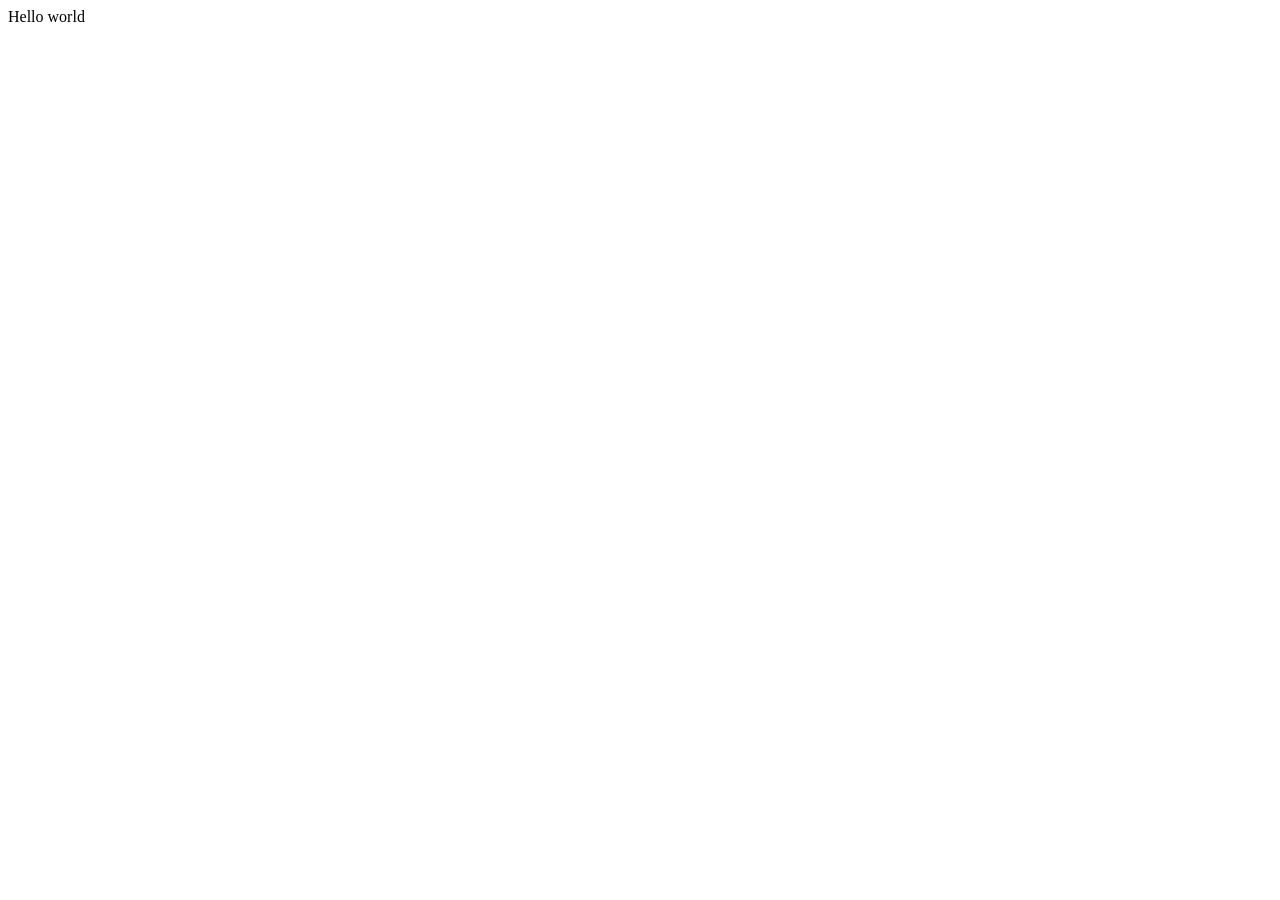
==== index.html @ 45426ac5 "chore: commit inicial con la base de la tarea" ====
<!DOCTYPE html>
<html>

<head>
  <meta charset="utf-8">
  <meta name="viewport" content="width=device-width">
  <title>replit</title>
</head>

<body>
  Hello world

  <!--
  This script places a badge on your repl's full-browser view back to your repl's cover
  page. Try various colors for the theme: dark, light, red, orange, yellow, lime, green,
  teal, blue, blurple, magenta, pink!
  -->
  <script src="https://replit.com/public/js/replit-badge-v2.js" theme="dark" position="bottom-right"></script>
</body>

</html>
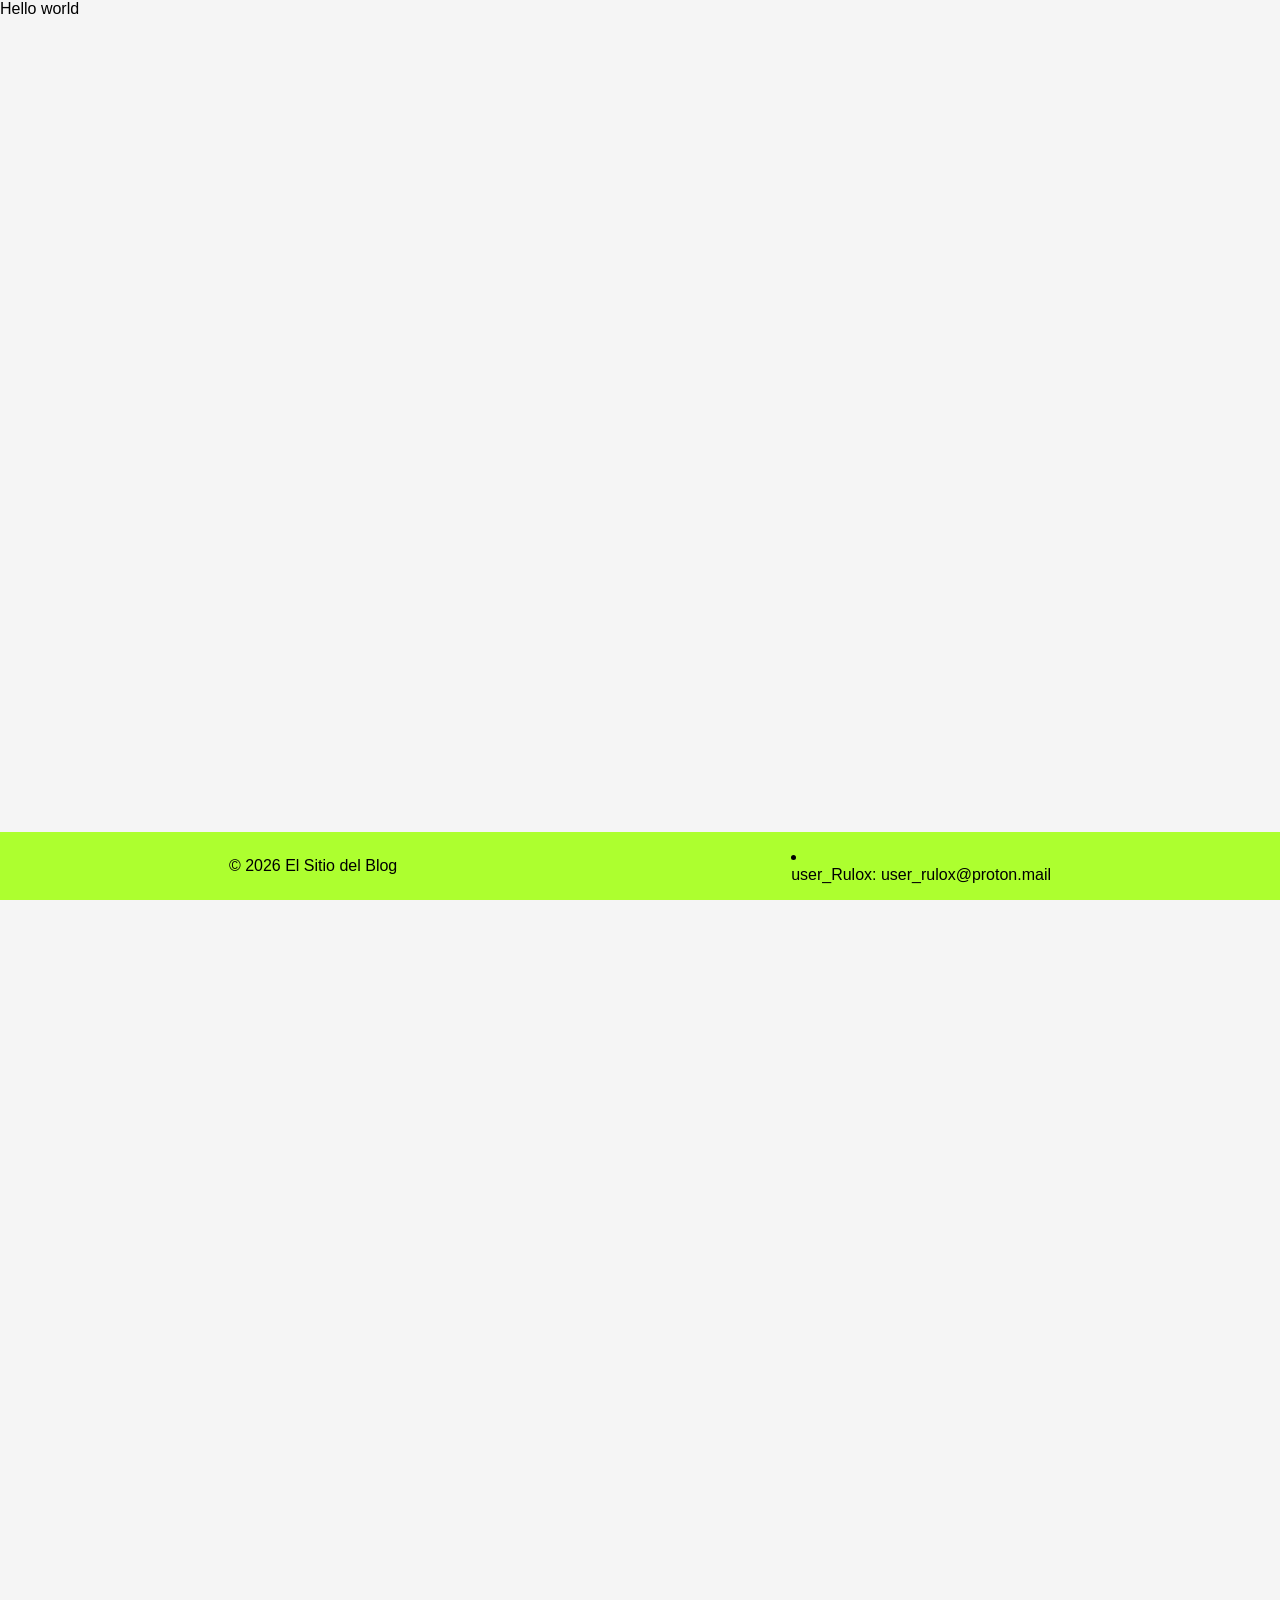
==== commit deac0e3f: "feat(footer): Se crea un footer minimamente funcional con características de js" ====
--- a/index.html
+++ b/index.html
@@ -5,11 +5,18 @@
   <meta charset="utf-8">
   <meta name="viewport" content="width=device-width">
   <title>replit</title>
+
+  <link href="./styles/main.css" rel="stylesheet" >
+  <link href="./styles/footer.css" rel="stylesheet" >
 </head>
 
 <body>
   Hello world
 
+
+  <div id="footer-container"></div>
+
+  <script src="./js/loadFooter.js"></script>
   <!--
   This script places a badge on your repl's full-browser view back to your repl's cover
   page. Try various colors for the theme: dark, light, red, orange, yellow, lime, green,
--- a/styles/main.css
+++ b/styles/main.css
@@ -0,0 +1,15 @@
+* {
+  margin: 0;
+  padding: 0;
+  box-sizing: border-box;
+}
+
+body {
+  min-height: 300vh; /* fuerza scroll */
+  font-family: Arial, sans-serif;
+  background-color: #f5f5f5;
+}
+
+main {
+  padding: 2rem;
+}
--- a/styles/footer.css
+++ b/styles/footer.css
@@ -0,0 +1,17 @@
+footer {
+  z-index: 20;
+  justify-content: space-around; /* o center */
+  width: 100%;
+  align-items: center;
+  display: flex;
+  padding: 1rem 2rem;
+  background-color: greenyellow;
+  position: fixed;
+  bottom: 0;
+  left: 0;
+  transition: transform 0.3s ease;
+}
+
+footer.hide {
+  transform: translateY(100%);
+}
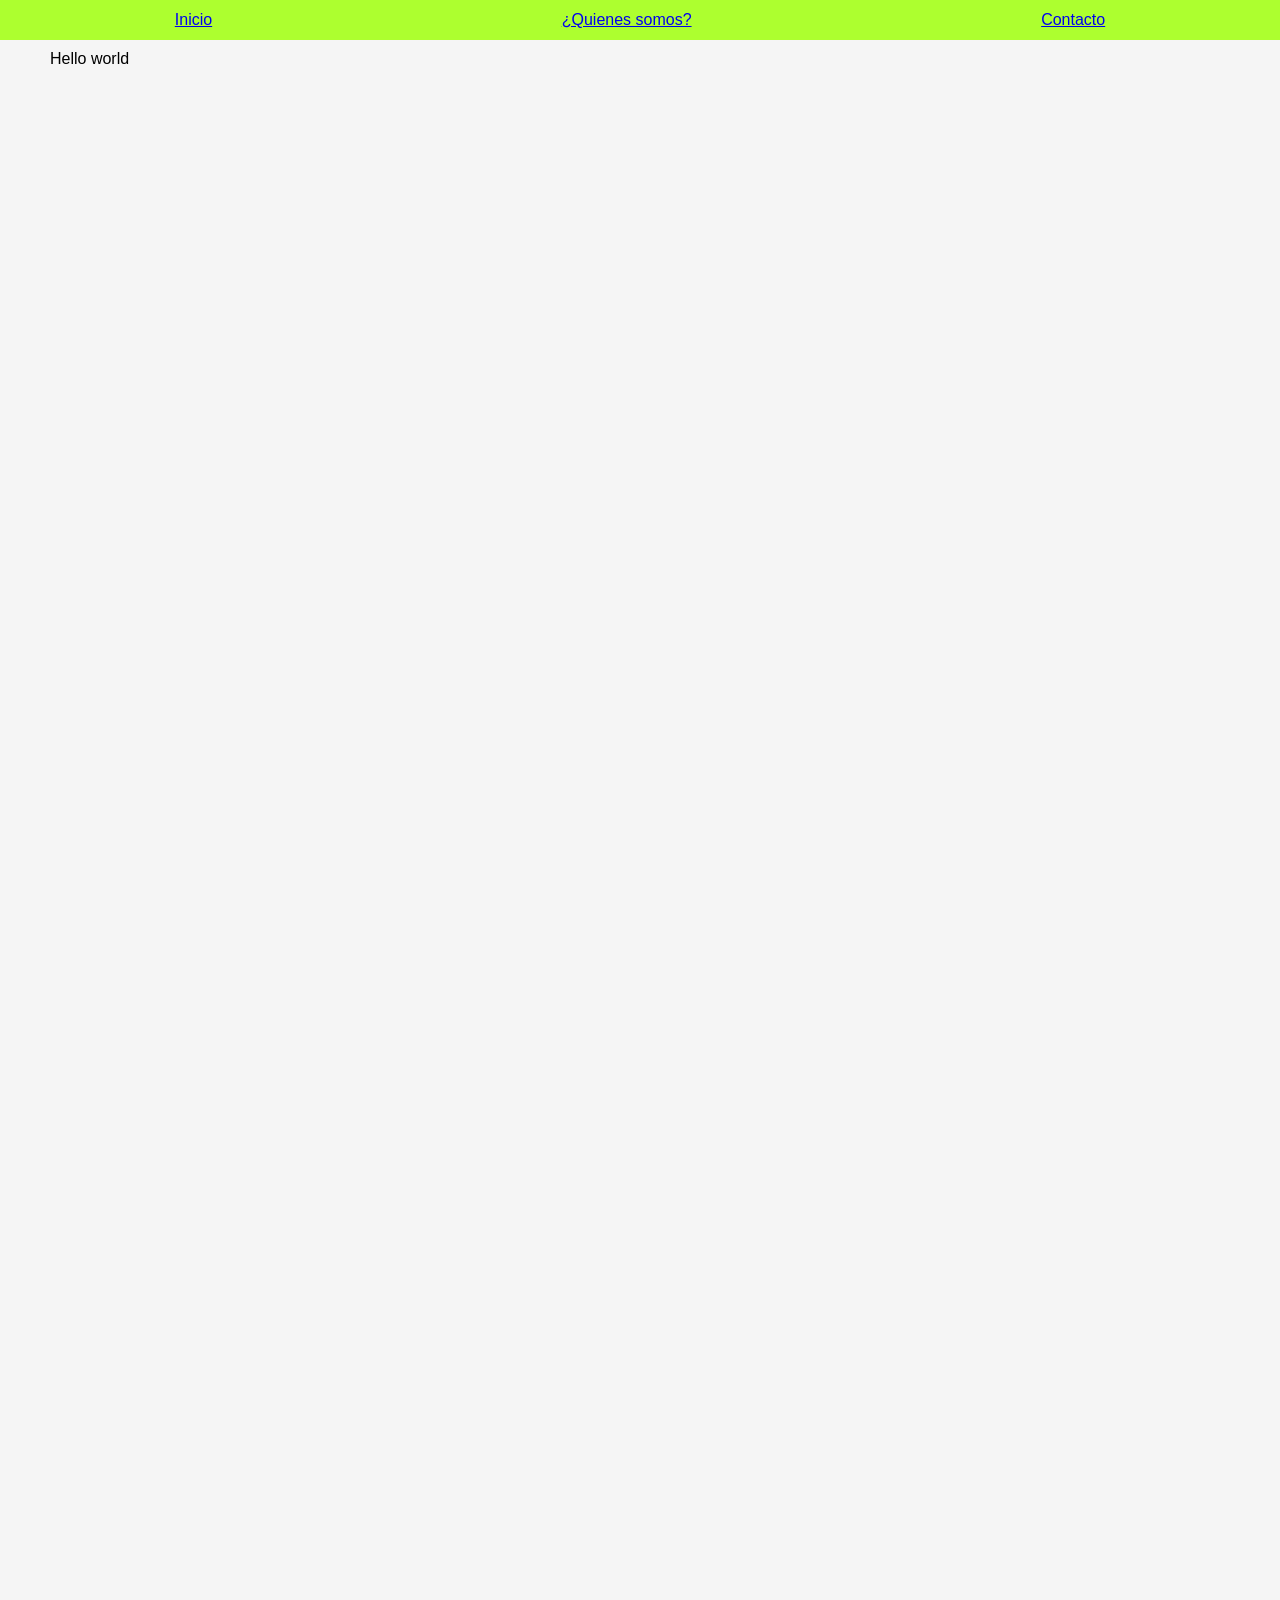
==== commit 239b9e07: "feat(header): se crea una barra de navegación mínimamente funcional" ====
--- a/index.html
+++ b/index.html
@@ -6,17 +6,17 @@
   <meta name="viewport" content="width=device-width">
   <title>replit</title>
 
-  <link href="./styles/main.css" rel="stylesheet" >
-  <link href="./styles/footer.css" rel="stylesheet" >
+  <link rel="stylesheet" href="./styles/main.css">
+  <link rel="stylesheet" href="./styles/header.css">
 </head>
 
 <body>
+  <div id="header-container"></div>
+
+  <main>
   Hello world
-
-
-  <div id="footer-container"></div>
-
-  <script src="./js/loadFooter.js"></script>
+  </main>
+  <script src="./js/loadHeader.js" theme="dark" position="bottom-right"></script>
   <!--
   This script places a badge on your repl's full-browser view back to your repl's cover
   page. Try various colors for the theme: dark, light, red, orange, yellow, lime, green,
--- a/styles/main.css
+++ b/styles/main.css
@@ -11,5 +11,5 @@
 }
 
 main {
-  padding: 2rem;
+  padding: 50px;
 }
--- a/styles/header.css
+++ b/styles/header.css
@@ -0,0 +1,47 @@
+header {
+  z-index: 20;
+  position: fixed;
+  display: flex;
+  flex-direction: column;
+  align-items: center;
+  top: 0;
+  justify-content: space-around;
+  width: 100%;
+  height: fit-content;
+  transition: transform 0.3s ease;
+}
+header::before {
+  content: " ";
+  z-index: -1;
+  position: fixed;
+  width: 100%;
+  height: 40px;
+  left: 0;
+  top: 0;
+  background-color: greenyellow;
+  backdrop-filter: blur(10px);
+  opacity: 1;
+  transition: opacity 0.3s ease;
+}
+header.hide {
+  transform: translateY(-100%);
+}
+header.hide::before {
+  opacity: 0;
+}
+header.show::before {
+  opacity: 1;
+}
+
+nav {
+  display: flex;
+  align-items: center;
+  width: 100%;
+  height: 40px;
+}
+nav > div {
+  display: flex;
+  width: 100%;
+  justify-content: space-around;
+  z-index: 2;
+}
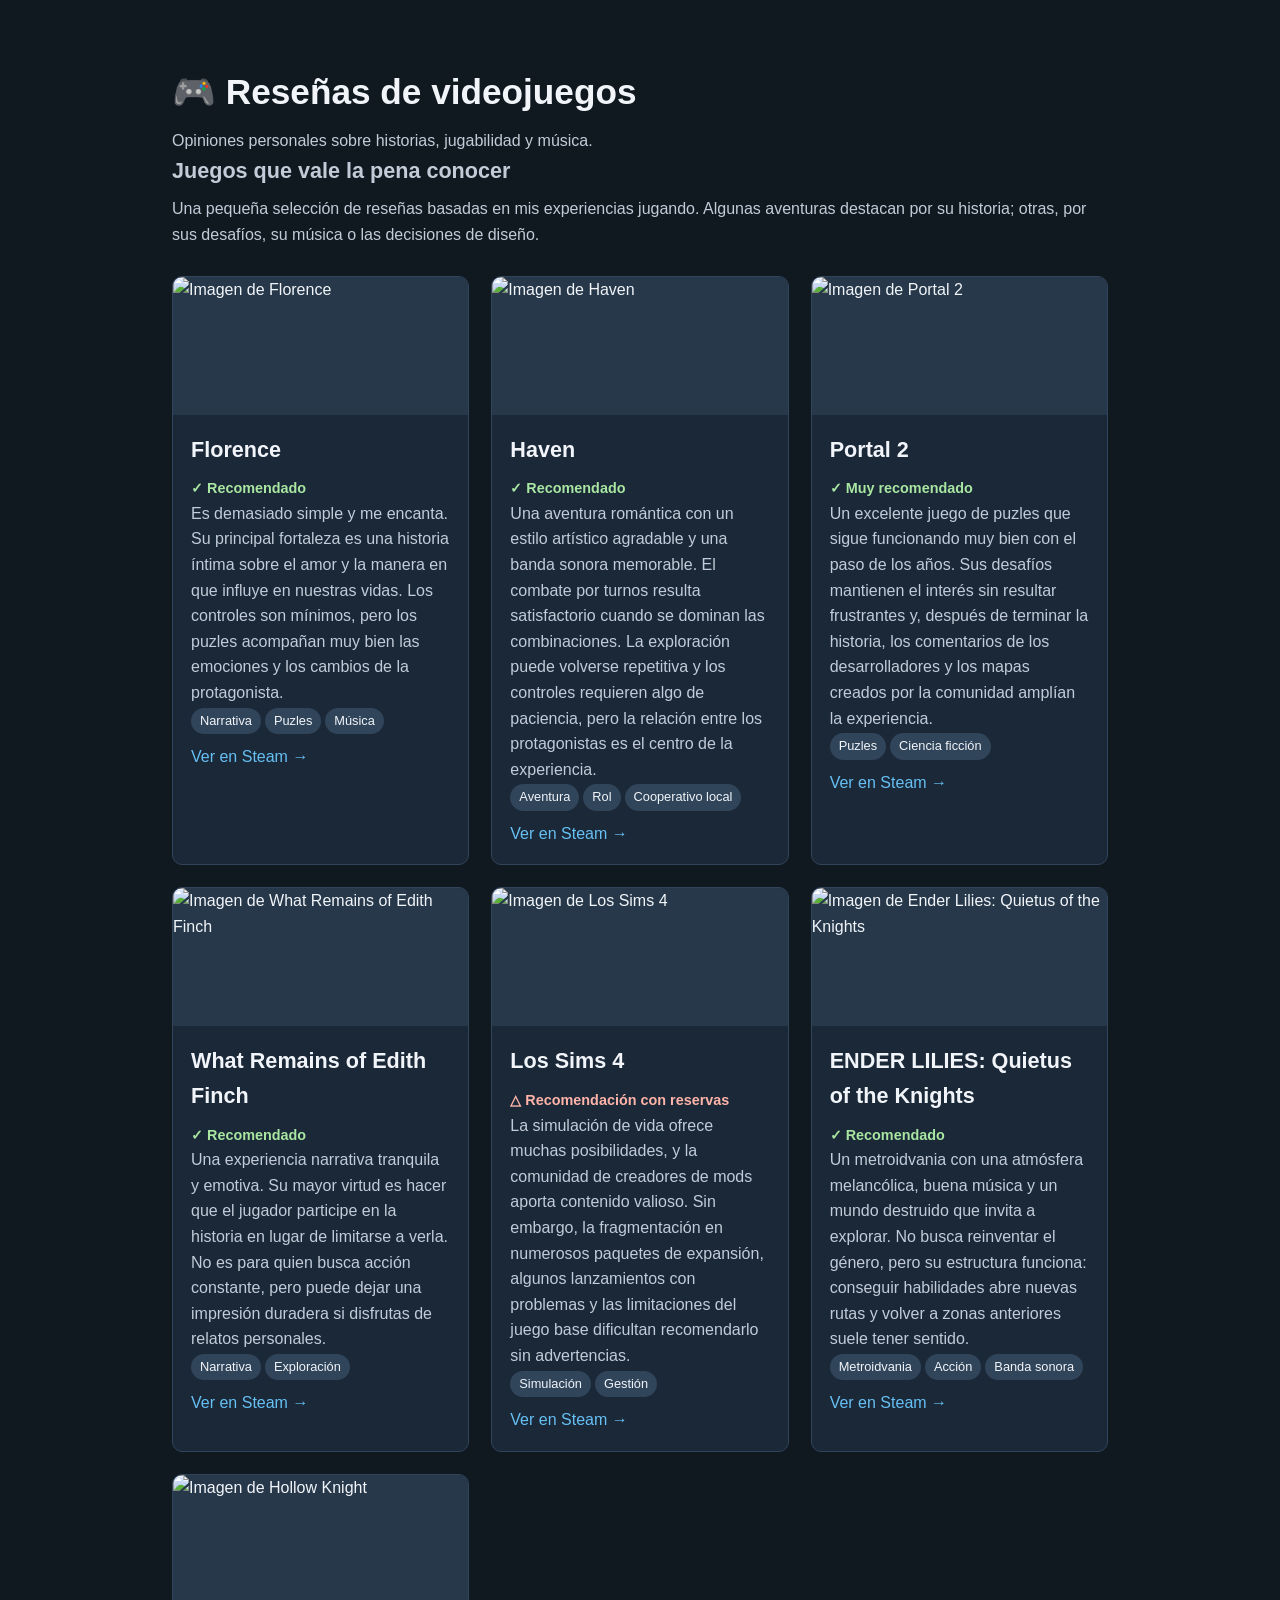
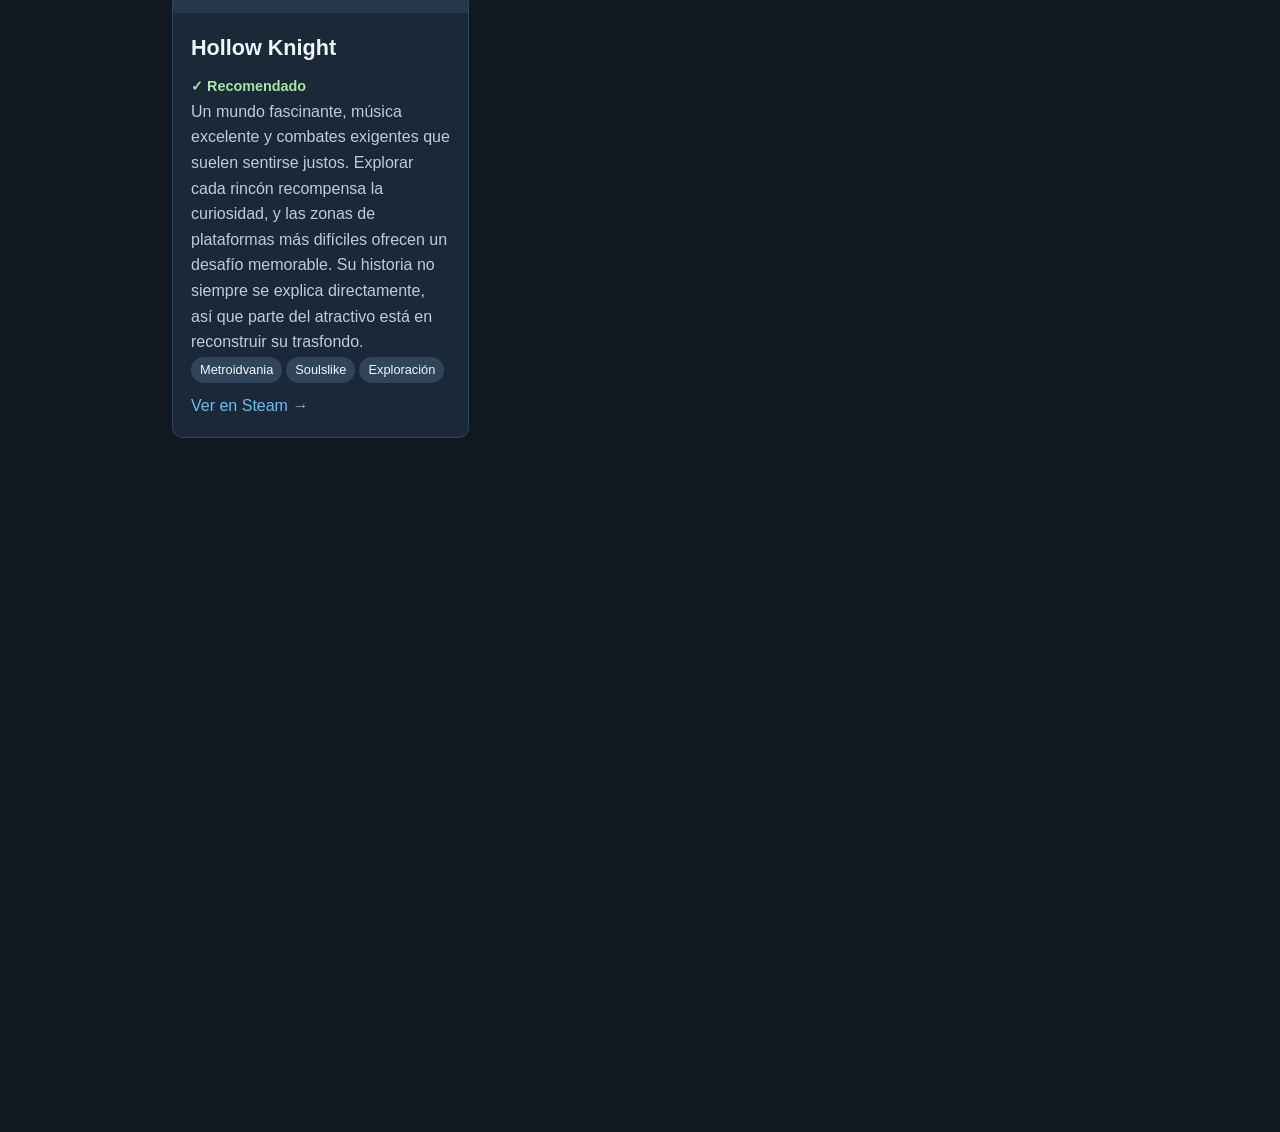
==== commit 9196899b: "feat(home): Creación de una página de inicio apoyado con ia" ====
--- a/index.html
+++ b/index.html
@@ -6,17 +6,99 @@
   <meta name="viewport" content="width=device-width">
   <title>replit</title>
 
-  <link rel="stylesheet" href="./styles/main.css">
-  <link rel="stylesheet" href="./styles/header.css">
+  <link rel="stylesheet" href="styles/main.css">
 </head>
 
 <body>
-  <div id="header-container"></div>
 
-  <main>
-  Hello world
+<main>
+  <h1>🎮 Reseñas de videojuegos</h1>
+  <p>Opiniones personales sobre historias, jugabilidad y música.</p>
+
+  <section class="introduccion" id="sobre">
+    <h2>Juegos que vale la pena conocer</h2>
+    <p>Una pequeña selección de reseñas basadas en mis experiencias jugando. Algunas aventuras destacan por su historia; otras, por sus desafíos, su música o las decisiones de diseño.</p>
+  </section>
+
+  <section class="reseñas" id="reseñas">
+      <article>
+        <img src="https://shared.fastly.steamstatic.com/store_item_assets/steam/apps/1102130/header.jpg" alt="Imagen de Florence" loading="lazy">
+        <div class="contenido">
+          <h2>Florence</h2>
+          <span class="estado">✓ Recomendado</span>
+          <p>Es demasiado simple y me encanta. Su principal fortaleza es una historia íntima sobre el amor y la manera en que influye en nuestras vidas. Los controles son mínimos, pero los puzles acompañan muy bien las emociones y los cambios de la protagonista.</p>
+          <span class="etiqueta">Narrativa</span><span class="etiqueta">Puzles</span><span class="etiqueta">Música</span>
+          <br><a class="enlace" href="https://store.steampowered.com/app/110/Florence/" target="_blank" rel="noopener noreferrer">Ver en Steam →</a>
+        </div>
+      </article>
+
+      <article>
+        <img src="https://shared.akamai.steamstatic.com/store_item_assets/steam/apps/983970/header.jpg" alt="Imagen de Haven" loading="lazy">
+        <div class="contenido">
+          <h2>Haven</h2>
+          <span class="estado">✓ Recomendado</span>
+          <p>Una aventura romántica con un estilo artístico agradable y una banda sonora memorable. El combate por turnos resulta satisfactorio cuando se dominan las combinaciones. La exploración puede volverse repetitiva y los controles requieren algo de paciencia, pero la relación entre los protagonistas es el centro de la experiencia.</p>
+          <span class="etiqueta">Aventura</span><span class="etiqueta">Rol</span><span class="etiqueta">Cooperativo local</span>
+          <br><a class="enlace" href="https://store.steampowered.com/app/983970/Haven/" target="_blank" rel="noopener noreferrer">Ver en Steam →</a>
+        </div>
+      </article>
+
+      <article>
+        <img src="https://shared.akamai.steamstatic.com/store_item_assets/steam/apps/620/header.jpg" alt="Imagen de Portal 2" loading="lazy">
+        <div class="contenido">
+          <h2>Portal 2</h2>
+          <span class="estado">✓ Muy recomendado</span>
+          <p>Un excelente juego de puzles que sigue funcionando muy bien con el paso de los años. Sus desafíos mantienen el interés sin resultar frustrantes y, después de terminar la historia, los comentarios de los desarrolladores y los mapas creados por la comunidad amplían la experiencia.</p>
+          <span class="etiqueta">Puzles</span><span class="etiqueta">Ciencia ficción</span>
+          <br><a class="enlace" href="https://store.steampowered.com/app/620/Portal_2/" target="_blank" rel="noopener noreferrer">Ver en Steam →</a>
+        </div>
+      </article>
+
+      <article>
+        <img src="https://shared.akamai.steamstatic.com/store_item_assets/steam/apps/501300/header.jpg" alt="Imagen de What Remains of Edith Finch" loading="lazy">
+        <div class="contenido">
+          <h2>What Remains of Edith Finch</h2>
+          <span class="estado">✓ Recomendado</span>
+          <p>Una experiencia narrativa tranquila y emotiva. Su mayor virtud es hacer que el jugador participe en la historia en lugar de limitarse a verla. No es para quien busca acción constante, pero puede dejar una impresión duradera si disfrutas de relatos personales.</p>
+          <span class="etiqueta">Narrativa</span><span class="etiqueta">Exploración</span>
+          <br><a class="enlace" href="https://store.steampowered.com/app/501300/What_Remains_of_Edith_Finch/" target="_blank" rel="noopener noreferrer">Ver en Steam →</a>
+        </div>
+      </article>
+
+      <article>
+        <img src="https://shared.akamai.steamstatic.com/store_item_assets/steam/apps/1222670/header.jpg" alt="Imagen de Los Sims 4" loading="lazy">
+        <div class="contenido">
+          <h2>Los Sims 4</h2>
+          <span class="estado negativo">△ Recomendación con reservas</span>
+          <p>La simulación de vida ofrece muchas posibilidades, y la comunidad de creadores de mods aporta contenido valioso. Sin embargo, la fragmentación en numerosos paquetes de expansión, algunos lanzamientos con problemas y las limitaciones del juego base dificultan recomendarlo sin advertencias.</p>
+          <span class="etiqueta">Simulación</span><span class="etiqueta">Gestión</span>
+          <br><a class="enlace" href="https://store.steampowered.com/app/1222670/The_Sims_4/" target="_blank" rel="noopener noreferrer">Ver en Steam →</a>
+        </div>
+      </article>
+
+      <article>
+        <img src="https://shared.akamai.steamstatic.com/store_item_assets/steam/apps/1369630/header.jpg" alt="Imagen de Ender Lilies: Quietus of the Knights" loading="lazy">
+        <div class="contenido">
+          <h2>ENDER LILIES: Quietus of the Knights</h2>
+          <span class="estado">✓ Recomendado</span>
+          <p>Un metroidvania con una atmósfera melancólica, buena música y un mundo destruido que invita a explorar. No busca reinventar el género, pero su estructura funciona: conseguir habilidades abre nuevas rutas y volver a zonas anteriores suele tener sentido.</p>
+          <span class="etiqueta">Metroidvania</span><span class="etiqueta">Acción</span><span class="etiqueta">Banda sonora</span>
+          <br><a class="enlace" href="https://store.steampowered.com/app/1369630/ENDER_LILIES_Quietus_of_the_Knights/" target="_blank" rel="noopener noreferrer">Ver en Steam →</a>
+        </div>
+      </article>
+
+      <article>
+        <img src="https://shared.akamai.steamstatic.com/store_item_assets/steam/apps/367520/header.jpg" alt="Imagen de Hollow Knight" loading="lazy">
+        <div class="contenido">
+          <h2>Hollow Knight</h2>
+          <span class="estado">✓ Recomendado</span>
+          <p>Un mundo fascinante, música excelente y combates exigentes que suelen sentirse justos. Explorar cada rincón recompensa la curiosidad, y las zonas de plataformas más difíciles ofrecen un desafío memorable. Su historia no siempre se explica directamente, así que parte del atractivo está en reconstruir su trasfondo.</p>
+          <span class="etiqueta">Metroidvania</span><span class="etiqueta">Soulslike</span><span class="etiqueta">Exploración</span>
+          <br><a class="enlace" href="https://store.steampowered.com/app/367520/Hollow_Knight/" target="_blank" rel="noopener noreferrer">Ver en Steam →</a>
+        </div>
+      </article>
+    </section>
   </main>
-  <script src="./js/loadHeader.js" theme="dark" position="bottom-right"></script>
   <!--
   This script places a badge on your repl's full-browser view back to your repl's cover
   page. Try various colors for the theme: dark, light, red, orange, yellow, lime, green,
--- a/styles/main.css
+++ b/styles/main.css
@@ -11,5 +11,82 @@
 }
 
 main {
-  padding: 50px;
+  padding: 2rem;
 }
+
+:root {
+  --fondo: #101820;
+  --panel: #1b2838;
+  --texto: #f1f5f9;
+  --suave: #c2ccd8;
+  --acento: #66c0f4;
+  --borde: #30445a;
+}
+
+* { box-sizing: border-box; }
+
+body {
+  margin: 0;
+  font-family: Arial, Helvetica, sans-serif;
+  background: #101820;
+  color: var(--texto);
+  line-height: 1.6;
+}
+
+main {
+  width: min(1000px, 92%);
+  margin: 32px auto;
+}
+
+main h1 { margin: 0 0 8px; font-size: 2.2rem; }
+main p { margin: 0; color: var(--suave); }
+
+.introduccion { margin-bottom: 28px; color: var(--suave); }
+
+.reseñas {
+  display: grid;
+  grid-template-columns: repeat(auto-fit, minmax(260px, 1fr));
+  gap: 22px;
+}
+
+article {
+  background: var(--panel);
+  border: 1px solid var(--borde);
+  border-radius: 10px;
+  overflow: hidden;
+}
+
+article img {
+  display: block;
+  width: 100%;
+  aspect-ratio: 460 / 215;
+  object-fit: cover;
+  background: #27384a;
+}
+
+.contenido { padding: 18px; }
+h2 { margin: 0 0 8px; font-size: 1.35rem; }
+.estado { color: #a8e6a1; font-weight: bold; font-size: .9rem; }
+.estado.negativo { color: #ffb4a9; }
+.contenido p { color: var(--suave); }
+.etiqueta {
+  display: inline-block;
+  padding: 3px 9px;
+  margin: 2px 4px 2px 0;
+  border-radius: 20px;
+  background: #30445a;
+  font-size: .8rem;
+}
+
+.enlace {
+  display: inline-block;
+  margin-top: 8px;
+  color: var(--acento);
+  text-decoration: none;
+}
+.enlace:hover { text-decoration: underline; }
+
+@media (max-width: 500px) {
+  header h1 { font-size: 1.8rem; }
+  nav a { display: inline-block; margin: 4px 8px; }
+}
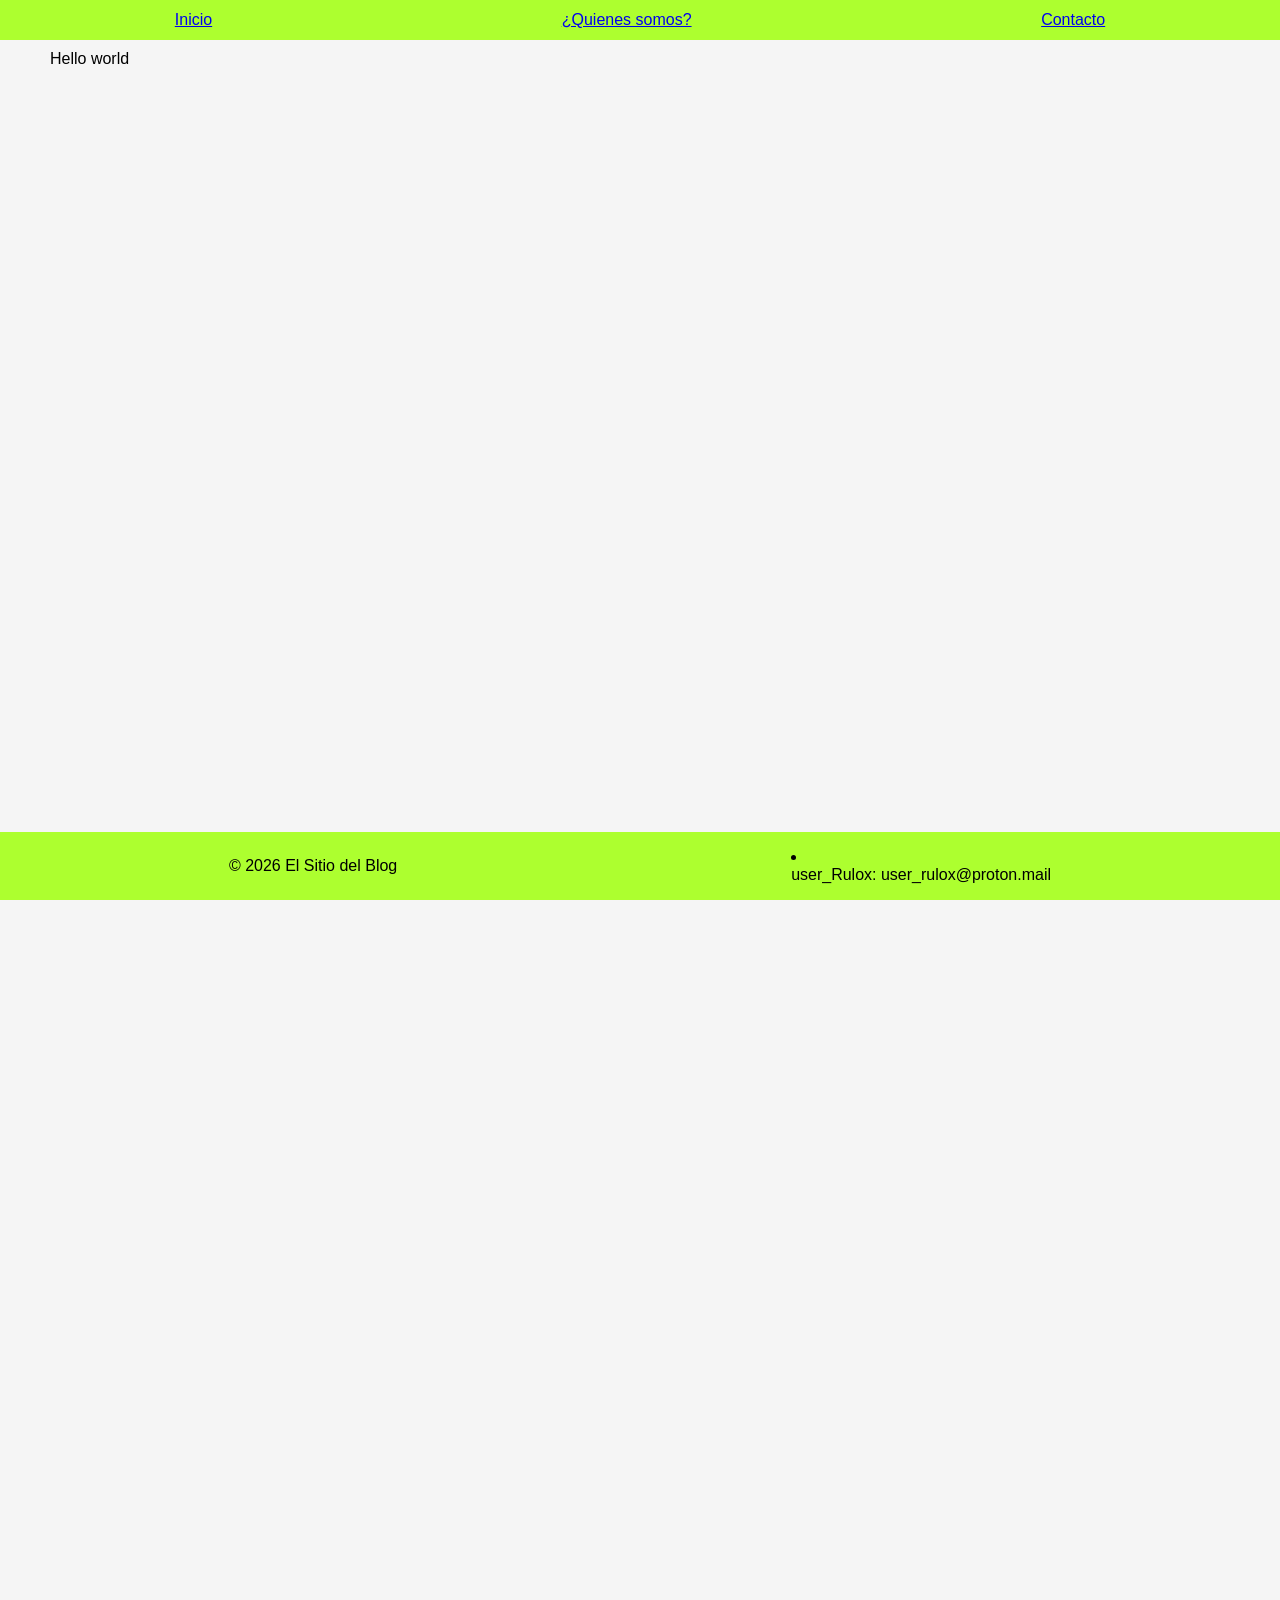
==== commit 662d46de: "chore(1+2): Uniendo las ramas feat/1 y feat/2 resolviendo sus conflictos" ====
--- a/index.html
+++ b/index.html
@@ -6,99 +6,23 @@
   <meta name="viewport" content="width=device-width">
   <title>replit</title>
 
-  <link rel="stylesheet" href="styles/main.css">
+  <link rel="stylesheet" href="./styles/main.css">
+  <link rel="stylesheet" href="./styles/header.css">
+  <link rel="stylesheet" href="./styles/footer.css">
 </head>
 
 <body>
+  <div id="header-container"></div>
 
-<main>
-  <h1>🎮 Reseñas de videojuegos</h1>
-  <p>Opiniones personales sobre historias, jugabilidad y música.</p>
+  <main>
+  Hello world
+  </main>
 
-  <section class="introduccion" id="sobre">
-    <h2>Juegos que vale la pena conocer</h2>
-    <p>Una pequeña selección de reseñas basadas en mis experiencias jugando. Algunas aventuras destacan por su historia; otras, por sus desafíos, su música o las decisiones de diseño.</p>
-  </section>
+  <div id="footer-container"></div>
 
-  <section class="reseñas" id="reseñas">
-      <article>
-        <img src="https://shared.fastly.steamstatic.com/store_item_assets/steam/apps/1102130/header.jpg" alt="Imagen de Florence" loading="lazy">
-        <div class="contenido">
-          <h2>Florence</h2>
-          <span class="estado">✓ Recomendado</span>
-          <p>Es demasiado simple y me encanta. Su principal fortaleza es una historia íntima sobre el amor y la manera en que influye en nuestras vidas. Los controles son mínimos, pero los puzles acompañan muy bien las emociones y los cambios de la protagonista.</p>
-          <span class="etiqueta">Narrativa</span><span class="etiqueta">Puzles</span><span class="etiqueta">Música</span>
-          <br><a class="enlace" href="https://store.steampowered.com/app/110/Florence/" target="_blank" rel="noopener noreferrer">Ver en Steam →</a>
-        </div>
-      </article>
+  <script src="./js/loadFooter.js"></script>
+  <script src="./js/loadHeader.js"></script>
 
-      <article>
-        <img src="https://shared.akamai.steamstatic.com/store_item_assets/steam/apps/983970/header.jpg" alt="Imagen de Haven" loading="lazy">
-        <div class="contenido">
-          <h2>Haven</h2>
-          <span class="estado">✓ Recomendado</span>
-          <p>Una aventura romántica con un estilo artístico agradable y una banda sonora memorable. El combate por turnos resulta satisfactorio cuando se dominan las combinaciones. La exploración puede volverse repetitiva y los controles requieren algo de paciencia, pero la relación entre los protagonistas es el centro de la experiencia.</p>
-          <span class="etiqueta">Aventura</span><span class="etiqueta">Rol</span><span class="etiqueta">Cooperativo local</span>
-          <br><a class="enlace" href="https://store.steampowered.com/app/983970/Haven/" target="_blank" rel="noopener noreferrer">Ver en Steam →</a>
-        </div>
-      </article>
-
-      <article>
-        <img src="https://shared.akamai.steamstatic.com/store_item_assets/steam/apps/620/header.jpg" alt="Imagen de Portal 2" loading="lazy">
-        <div class="contenido">
-          <h2>Portal 2</h2>
-          <span class="estado">✓ Muy recomendado</span>
-          <p>Un excelente juego de puzles que sigue funcionando muy bien con el paso de los años. Sus desafíos mantienen el interés sin resultar frustrantes y, después de terminar la historia, los comentarios de los desarrolladores y los mapas creados por la comunidad amplían la experiencia.</p>
-          <span class="etiqueta">Puzles</span><span class="etiqueta">Ciencia ficción</span>
-          <br><a class="enlace" href="https://store.steampowered.com/app/620/Portal_2/" target="_blank" rel="noopener noreferrer">Ver en Steam →</a>
-        </div>
-      </article>
-
-      <article>
-        <img src="https://shared.akamai.steamstatic.com/store_item_assets/steam/apps/501300/header.jpg" alt="Imagen de What Remains of Edith Finch" loading="lazy">
-        <div class="contenido">
-          <h2>What Remains of Edith Finch</h2>
-          <span class="estado">✓ Recomendado</span>
-          <p>Una experiencia narrativa tranquila y emotiva. Su mayor virtud es hacer que el jugador participe en la historia en lugar de limitarse a verla. No es para quien busca acción constante, pero puede dejar una impresión duradera si disfrutas de relatos personales.</p>
-          <span class="etiqueta">Narrativa</span><span class="etiqueta">Exploración</span>
-          <br><a class="enlace" href="https://store.steampowered.com/app/501300/What_Remains_of_Edith_Finch/" target="_blank" rel="noopener noreferrer">Ver en Steam →</a>
-        </div>
-      </article>
-
-      <article>
-        <img src="https://shared.akamai.steamstatic.com/store_item_assets/steam/apps/1222670/header.jpg" alt="Imagen de Los Sims 4" loading="lazy">
-        <div class="contenido">
-          <h2>Los Sims 4</h2>
-          <span class="estado negativo">△ Recomendación con reservas</span>
-          <p>La simulación de vida ofrece muchas posibilidades, y la comunidad de creadores de mods aporta contenido valioso. Sin embargo, la fragmentación en numerosos paquetes de expansión, algunos lanzamientos con problemas y las limitaciones del juego base dificultan recomendarlo sin advertencias.</p>
-          <span class="etiqueta">Simulación</span><span class="etiqueta">Gestión</span>
-          <br><a class="enlace" href="https://store.steampowered.com/app/1222670/The_Sims_4/" target="_blank" rel="noopener noreferrer">Ver en Steam →</a>
-        </div>
-      </article>
-
-      <article>
-        <img src="https://shared.akamai.steamstatic.com/store_item_assets/steam/apps/1369630/header.jpg" alt="Imagen de Ender Lilies: Quietus of the Knights" loading="lazy">
-        <div class="contenido">
-          <h2>ENDER LILIES: Quietus of the Knights</h2>
-          <span class="estado">✓ Recomendado</span>
-          <p>Un metroidvania con una atmósfera melancólica, buena música y un mundo destruido que invita a explorar. No busca reinventar el género, pero su estructura funciona: conseguir habilidades abre nuevas rutas y volver a zonas anteriores suele tener sentido.</p>
-          <span class="etiqueta">Metroidvania</span><span class="etiqueta">Acción</span><span class="etiqueta">Banda sonora</span>
-          <br><a class="enlace" href="https://store.steampowered.com/app/1369630/ENDER_LILIES_Quietus_of_the_Knights/" target="_blank" rel="noopener noreferrer">Ver en Steam →</a>
-        </div>
-      </article>
-
-      <article>
-        <img src="https://shared.akamai.steamstatic.com/store_item_assets/steam/apps/367520/header.jpg" alt="Imagen de Hollow Knight" loading="lazy">
-        <div class="contenido">
-          <h2>Hollow Knight</h2>
-          <span class="estado">✓ Recomendado</span>
-          <p>Un mundo fascinante, música excelente y combates exigentes que suelen sentirse justos. Explorar cada rincón recompensa la curiosidad, y las zonas de plataformas más difíciles ofrecen un desafío memorable. Su historia no siempre se explica directamente, así que parte del atractivo está en reconstruir su trasfondo.</p>
-          <span class="etiqueta">Metroidvania</span><span class="etiqueta">Soulslike</span><span class="etiqueta">Exploración</span>
-          <br><a class="enlace" href="https://store.steampowered.com/app/367520/Hollow_Knight/" target="_blank" rel="noopener noreferrer">Ver en Steam →</a>
-        </div>
-      </article>
-    </section>
-  </main>
   <!--
   This script places a badge on your repl's full-browser view back to your repl's cover
   page. Try various colors for the theme: dark, light, red, orange, yellow, lime, green,
--- a/styles/main.css
+++ b/styles/main.css
@@ -11,82 +11,5 @@
 }
 
 main {
-  padding: 2rem;
+  padding: 50px;
 }
-
-:root {
-  --fondo: #101820;
-  --panel: #1b2838;
-  --texto: #f1f5f9;
-  --suave: #c2ccd8;
-  --acento: #66c0f4;
-  --borde: #30445a;
-}
-
-* { box-sizing: border-box; }
-
-body {
-  margin: 0;
-  font-family: Arial, Helvetica, sans-serif;
-  background: #101820;
-  color: var(--texto);
-  line-height: 1.6;
-}
-
-main {
-  width: min(1000px, 92%);
-  margin: 32px auto;
-}
-
-main h1 { margin: 0 0 8px; font-size: 2.2rem; }
-main p { margin: 0; color: var(--suave); }
-
-.introduccion { margin-bottom: 28px; color: var(--suave); }
-
-.reseñas {
-  display: grid;
-  grid-template-columns: repeat(auto-fit, minmax(260px, 1fr));
-  gap: 22px;
-}
-
-article {
-  background: var(--panel);
-  border: 1px solid var(--borde);
-  border-radius: 10px;
-  overflow: hidden;
-}
-
-article img {
-  display: block;
-  width: 100%;
-  aspect-ratio: 460 / 215;
-  object-fit: cover;
-  background: #27384a;
-}
-
-.contenido { padding: 18px; }
-h2 { margin: 0 0 8px; font-size: 1.35rem; }
-.estado { color: #a8e6a1; font-weight: bold; font-size: .9rem; }
-.estado.negativo { color: #ffb4a9; }
-.contenido p { color: var(--suave); }
-.etiqueta {
-  display: inline-block;
-  padding: 3px 9px;
-  margin: 2px 4px 2px 0;
-  border-radius: 20px;
-  background: #30445a;
-  font-size: .8rem;
-}
-
-.enlace {
-  display: inline-block;
-  margin-top: 8px;
-  color: var(--acento);
-  text-decoration: none;
-}
-.enlace:hover { text-decoration: underline; }
-
-@media (max-width: 500px) {
-  header h1 { font-size: 1.8rem; }
-  nav a { display: inline-block; margin: 4px 8px; }
-}
--- a/styles/header.css
+++ b/styles/header.css
@@ -0,0 +1,47 @@
+header {
+  z-index: 20;
+  position: fixed;
+  display: flex;
+  flex-direction: column;
+  align-items: center;
+  top: 0;
+  justify-content: space-around;
+  width: 100%;
+  height: fit-content;
+  transition: transform 0.3s ease;
+}
+header::before {
+  content: " ";
+  z-index: -1;
+  position: fixed;
+  width: 100%;
+  height: 40px;
+  left: 0;
+  top: 0;
+  background-color: greenyellow;
+  backdrop-filter: blur(10px);
+  opacity: 1;
+  transition: opacity 0.3s ease;
+}
+header.hide {
+  transform: translateY(-100%);
+}
+header.hide::before {
+  opacity: 0;
+}
+header.show::before {
+  opacity: 1;
+}
+
+nav {
+  display: flex;
+  align-items: center;
+  width: 100%;
+  height: 40px;
+}
+nav > div {
+  display: flex;
+  width: 100%;
+  justify-content: space-around;
+  z-index: 2;
+}
--- a/styles/footer.css
+++ b/styles/footer.css
@@ -0,0 +1,17 @@
+footer {
+  z-index: 20;
+  justify-content: space-around; /* o center */
+  width: 100%;
+  align-items: center;
+  display: flex;
+  padding: 1rem 2rem;
+  background-color: greenyellow;
+  position: fixed;
+  bottom: 0;
+  left: 0;
+  transition: transform 0.3s ease;
+}
+
+footer.hide {
+  transform: translateY(100%);
+}
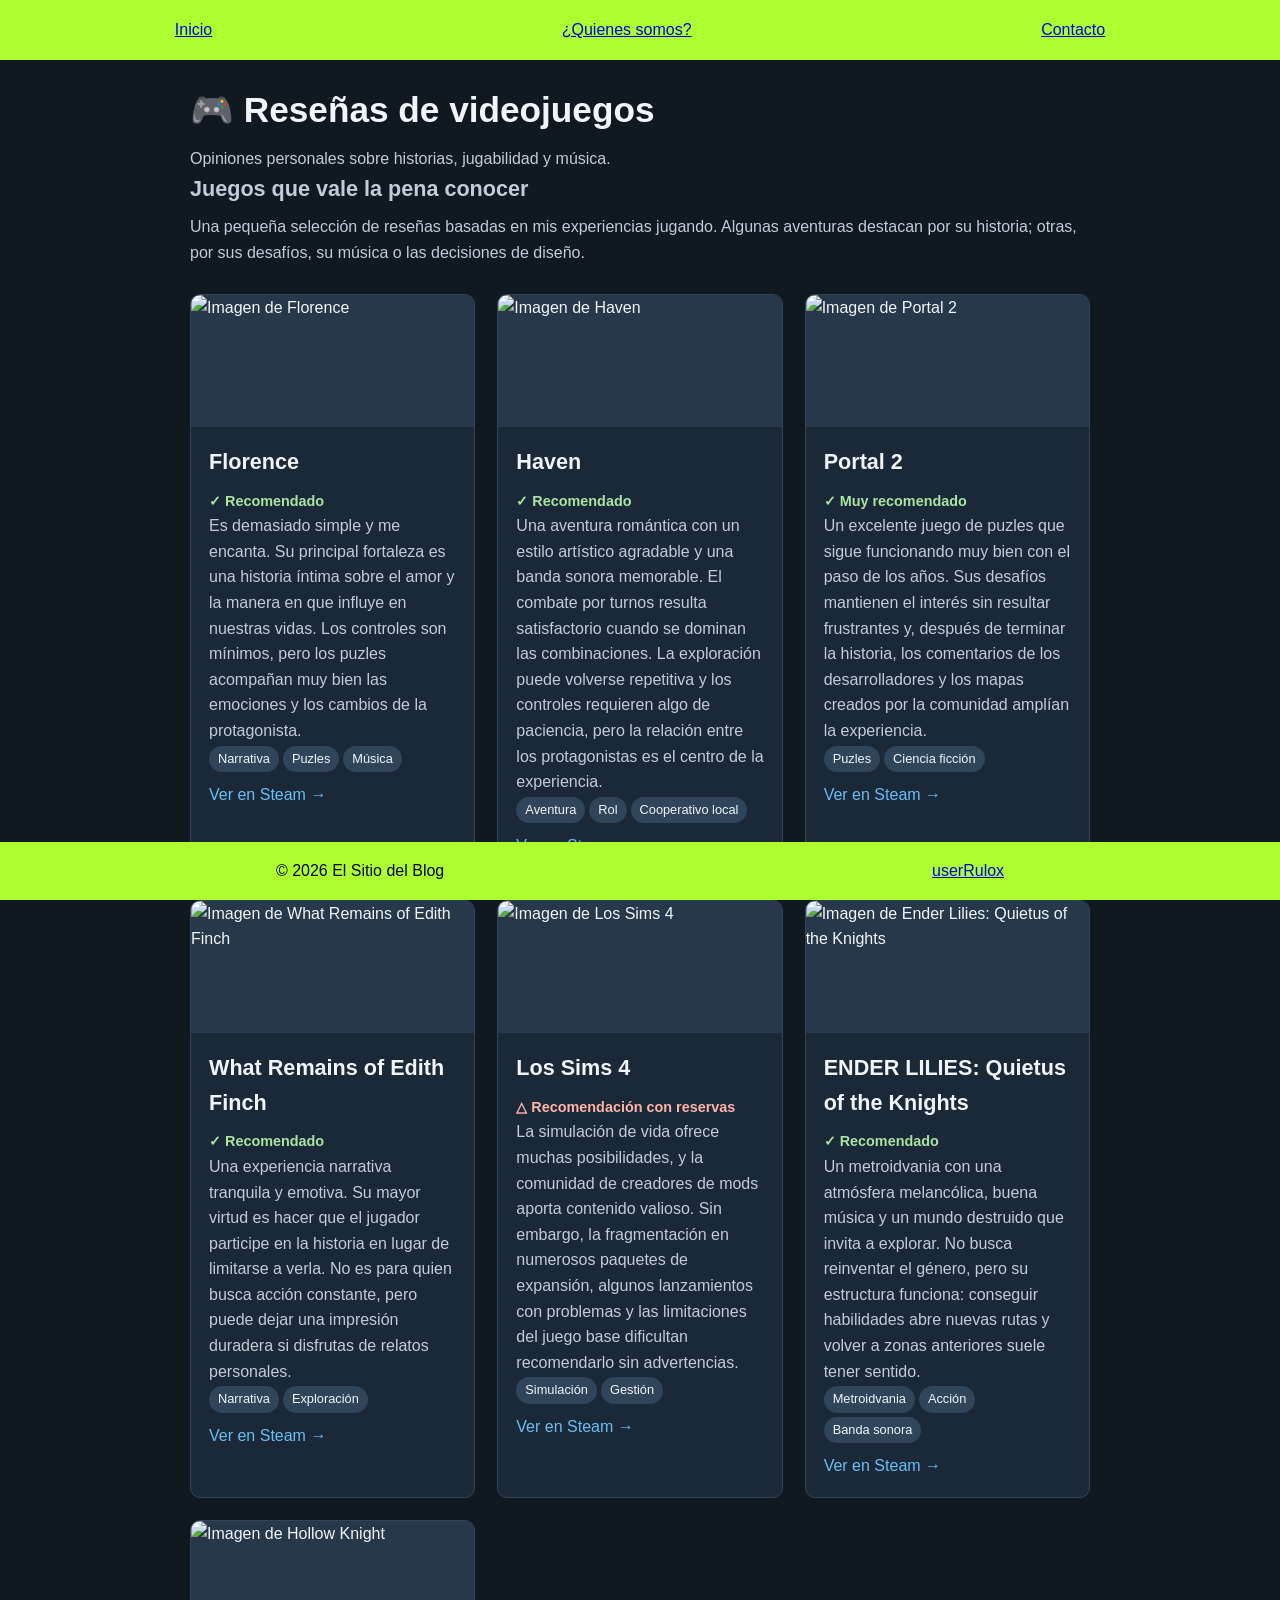
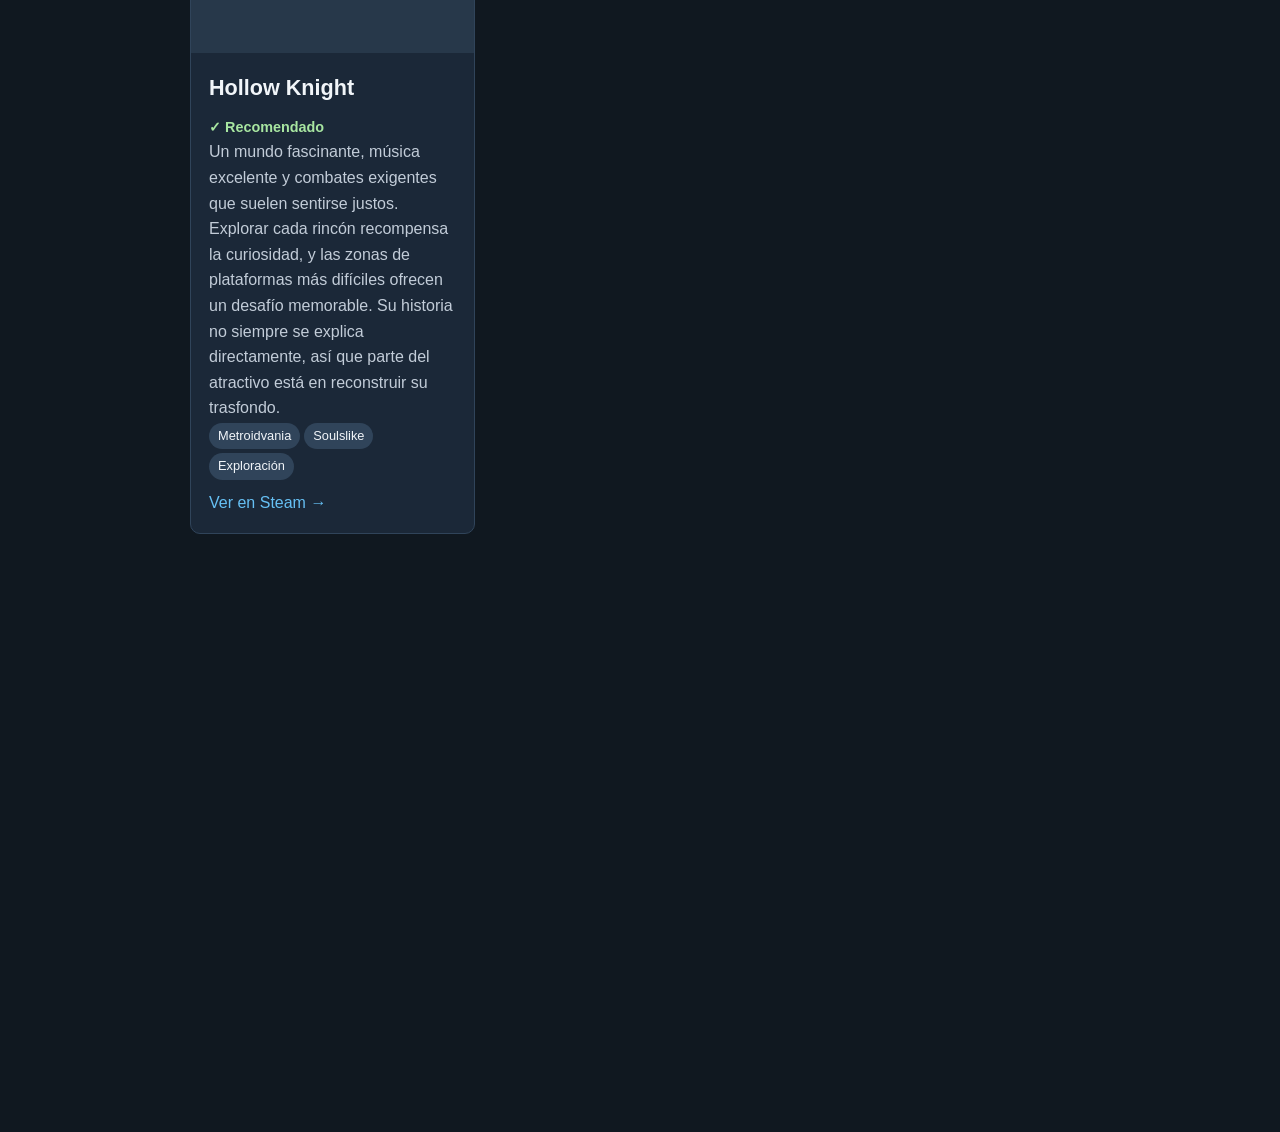
==== commit 7d18e055: "chore(1+2+3): Uniendo las ramas feat/1, feat/2 y feat/3 resolviendo sus conflictos y cambiando los e" ====
--- a/index.html
+++ b/index.html
@@ -15,7 +15,92 @@
   <div id="header-container"></div>
 
   <main>
-  Hello world
+  <h1>🎮 Reseñas de videojuegos</h1>
+  <p>Opiniones personales sobre historias, jugabilidad y música.</p>
+
+  <section class="introduccion" id="sobre">
+    <h2>Juegos que vale la pena conocer</h2>
+    <p>Una pequeña selección de reseñas basadas en mis experiencias jugando. Algunas aventuras destacan por su historia; otras, por sus desafíos, su música o las decisiones de diseño.</p>
+  </section>
+
+  <section class="reseñas" id="reseñas">
+      <article>
+        <img src="https://shared.fastly.steamstatic.com/store_item_assets/steam/apps/1102130/header.jpg" alt="Imagen de Florence" loading="lazy">
+        <div class="contenido">
+          <h2>Florence</h2>
+          <span class="estado">✓ Recomendado</span>
+          <p>Es demasiado simple y me encanta. Su principal fortaleza es una historia íntima sobre el amor y la manera en que influye en nuestras vidas. Los controles son mínimos, pero los puzles acompañan muy bien las emociones y los cambios de la protagonista.</p>
+          <span class="etiqueta">Narrativa</span><span class="etiqueta">Puzles</span><span class="etiqueta">Música</span>
+          <br><a class="enlace" href="https://store.steampowered.com/app/110/Florence/" target="_blank" rel="noopener noreferrer">Ver en Steam →</a>
+        </div>
+      </article>
+
+      <article>
+        <img src="https://shared.akamai.steamstatic.com/store_item_assets/steam/apps/983970/header.jpg" alt="Imagen de Haven" loading="lazy">
+        <div class="contenido">
+          <h2>Haven</h2>
+          <span class="estado">✓ Recomendado</span>
+          <p>Una aventura romántica con un estilo artístico agradable y una banda sonora memorable. El combate por turnos resulta satisfactorio cuando se dominan las combinaciones. La exploración puede volverse repetitiva y los controles requieren algo de paciencia, pero la relación entre los protagonistas es el centro de la experiencia.</p>
+          <span class="etiqueta">Aventura</span><span class="etiqueta">Rol</span><span class="etiqueta">Cooperativo local</span>
+          <br><a class="enlace" href="https://store.steampowered.com/app/983970/Haven/" target="_blank" rel="noopener noreferrer">Ver en Steam →</a>
+        </div>
+      </article>
+
+      <article>
+        <img src="https://shared.akamai.steamstatic.com/store_item_assets/steam/apps/620/header.jpg" alt="Imagen de Portal 2" loading="lazy">
+        <div class="contenido">
+          <h2>Portal 2</h2>
+          <span class="estado">✓ Muy recomendado</span>
+          <p>Un excelente juego de puzles que sigue funcionando muy bien con el paso de los años. Sus desafíos mantienen el interés sin resultar frustrantes y, después de terminar la historia, los comentarios de los desarrolladores y los mapas creados por la comunidad amplían la experiencia.</p>
+          <span class="etiqueta">Puzles</span><span class="etiqueta">Ciencia ficción</span>
+          <br><a class="enlace" href="https://store.steampowered.com/app/620/Portal_2/" target="_blank" rel="noopener noreferrer">Ver en Steam →</a>
+        </div>
+      </article>
+
+      <article>
+        <img src="https://shared.akamai.steamstatic.com/store_item_assets/steam/apps/501300/header.jpg" alt="Imagen de What Remains of Edith Finch" loading="lazy">
+        <div class="contenido">
+          <h2>What Remains of Edith Finch</h2>
+          <span class="estado">✓ Recomendado</span>
+          <p>Una experiencia narrativa tranquila y emotiva. Su mayor virtud es hacer que el jugador participe en la historia en lugar de limitarse a verla. No es para quien busca acción constante, pero puede dejar una impresión duradera si disfrutas de relatos personales.</p>
+          <span class="etiqueta">Narrativa</span><span class="etiqueta">Exploración</span>
+          <br><a class="enlace" href="https://store.steampowered.com/app/501300/What_Remains_of_Edith_Finch/" target="_blank" rel="noopener noreferrer">Ver en Steam →</a>
+        </div>
+      </article>
+
+      <article>
+        <img src="https://shared.akamai.steamstatic.com/store_item_assets/steam/apps/1222670/header.jpg" alt="Imagen de Los Sims 4" loading="lazy">
+        <div class="contenido">
+          <h2>Los Sims 4</h2>
+          <span class="estado negativo">△ Recomendación con reservas</span>
+          <p>La simulación de vida ofrece muchas posibilidades, y la comunidad de creadores de mods aporta contenido valioso. Sin embargo, la fragmentación en numerosos paquetes de expansión, algunos lanzamientos con problemas y las limitaciones del juego base dificultan recomendarlo sin advertencias.</p>
+          <span class="etiqueta">Simulación</span><span class="etiqueta">Gestión</span>
+          <br><a class="enlace" href="https://store.steampowered.com/app/1222670/The_Sims_4/" target="_blank" rel="noopener noreferrer">Ver en Steam →</a>
+        </div>
+      </article>
+
+      <article>
+        <img src="https://shared.akamai.steamstatic.com/store_item_assets/steam/apps/1369630/header.jpg" alt="Imagen de Ender Lilies: Quietus of the Knights" loading="lazy">
+        <div class="contenido">
+          <h2>ENDER LILIES: Quietus of the Knights</h2>
+          <span class="estado">✓ Recomendado</span>
+          <p>Un metroidvania con una atmósfera melancólica, buena música y un mundo destruido que invita a explorar. No busca reinventar el género, pero su estructura funciona: conseguir habilidades abre nuevas rutas y volver a zonas anteriores suele tener sentido.</p>
+          <span class="etiqueta">Metroidvania</span><span class="etiqueta">Acción</span><span class="etiqueta">Banda sonora</span>
+          <br><a class="enlace" href="https://store.steampowered.com/app/1369630/ENDER_LILIES_Quietus_of_the_Knights/" target="_blank" rel="noopener noreferrer">Ver en Steam →</a>
+        </div>
+      </article>
+
+      <article>
+        <img src="https://shared.akamai.steamstatic.com/store_item_assets/steam/apps/367520/header.jpg" alt="Imagen de Hollow Knight" loading="lazy">
+        <div class="contenido">
+          <h2>Hollow Knight</h2>
+          <span class="estado">✓ Recomendado</span>
+          <p>Un mundo fascinante, música excelente y combates exigentes que suelen sentirse justos. Explorar cada rincón recompensa la curiosidad, y las zonas de plataformas más difíciles ofrecen un desafío memorable. Su historia no siempre se explica directamente, así que parte del atractivo está en reconstruir su trasfondo.</p>
+          <span class="etiqueta">Metroidvania</span><span class="etiqueta">Soulslike</span><span class="etiqueta">Exploración</span>
+          <br><a class="enlace" href="https://store.steampowered.com/app/367520/Hollow_Knight/" target="_blank" rel="noopener noreferrer">Ver en Steam →</a>
+        </div>
+      </article>
+    </section>
   </main>
 
   <div id="footer-container"></div>
--- a/styles/main.css
+++ b/styles/main.css
@@ -13,3 +13,80 @@
 main {
   padding: 50px;
 }
+
+:root {
+  --fondo: #101820;
+  --panel: #1b2838;
+  --texto: #f1f5f9;
+  --suave: #c2ccd8;
+  --acento: #66c0f4;
+  --borde: #30445a;
+}
+
+* { box-sizing: border-box; }
+
+body {
+  margin: 0;
+  font-family: Arial, Helvetica, sans-serif;
+  background: #101820;
+  color: var(--texto);
+  line-height: 1.6;
+}
+
+main {
+  width: min(1000px, 92%);
+  margin: 32px auto;
+}
+
+main h1 { margin: 0 0 8px; font-size: 2.2rem; }
+main p { margin: 0; color: var(--suave); }
+
+.introduccion { margin-bottom: 28px; color: var(--suave); }
+
+.reseñas {
+  display: grid;
+  grid-template-columns: repeat(auto-fit, minmax(260px, 1fr));
+  gap: 22px;
+}
+
+article {
+  background: var(--panel);
+  border: 1px solid var(--borde);
+  border-radius: 10px;
+  overflow: hidden;
+}
+
+article img {
+  display: block;
+  width: 100%;
+  aspect-ratio: 460 / 215;
+  object-fit: cover;
+  background: #27384a;
+}
+
+.contenido { padding: 18px; }
+h2 { margin: 0 0 8px; font-size: 1.35rem; }
+.estado { color: #a8e6a1; font-weight: bold; font-size: .9rem; }
+.estado.negativo { color: #ffb4a9; }
+.contenido p { color: var(--suave); }
+.etiqueta {
+  display: inline-block;
+  padding: 3px 9px;
+  margin: 2px 4px 2px 0;
+  border-radius: 20px;
+  background: #30445a;
+  font-size: .8rem;
+}
+
+.enlace {
+  display: inline-block;
+  margin-top: 8px;
+  color: var(--acento);
+  text-decoration: none;
+}
+.enlace:hover { text-decoration: underline; }
+
+@media (max-width: 500px) {
+  header h1 { font-size: 1.8rem; }
+  nav a { display: inline-block; margin: 4px 8px; }
+}
--- a/styles/header.css
+++ b/styles/header.css
@@ -1,3 +1,7 @@
+:root{
+  --nav-bar: 60px;
+}
+
 header {
   z-index: 20;
   position: fixed;
@@ -15,7 +19,7 @@
   z-index: -1;
   position: fixed;
   width: 100%;
-  height: 40px;
+  height: var(--nav-bar);
   left: 0;
   top: 0;
   background-color: greenyellow;
@@ -37,7 +41,7 @@
   display: flex;
   align-items: center;
   width: 100%;
-  height: 40px;
+  height: var(--nav-bar);
 }
 nav > div {
   display: flex;
--- a/styles/footer.css
+++ b/styles/footer.css
@@ -10,6 +10,7 @@
   bottom: 0;
   left: 0;
   transition: transform 0.3s ease;
+  color: black;
 }
 
 footer.hide {
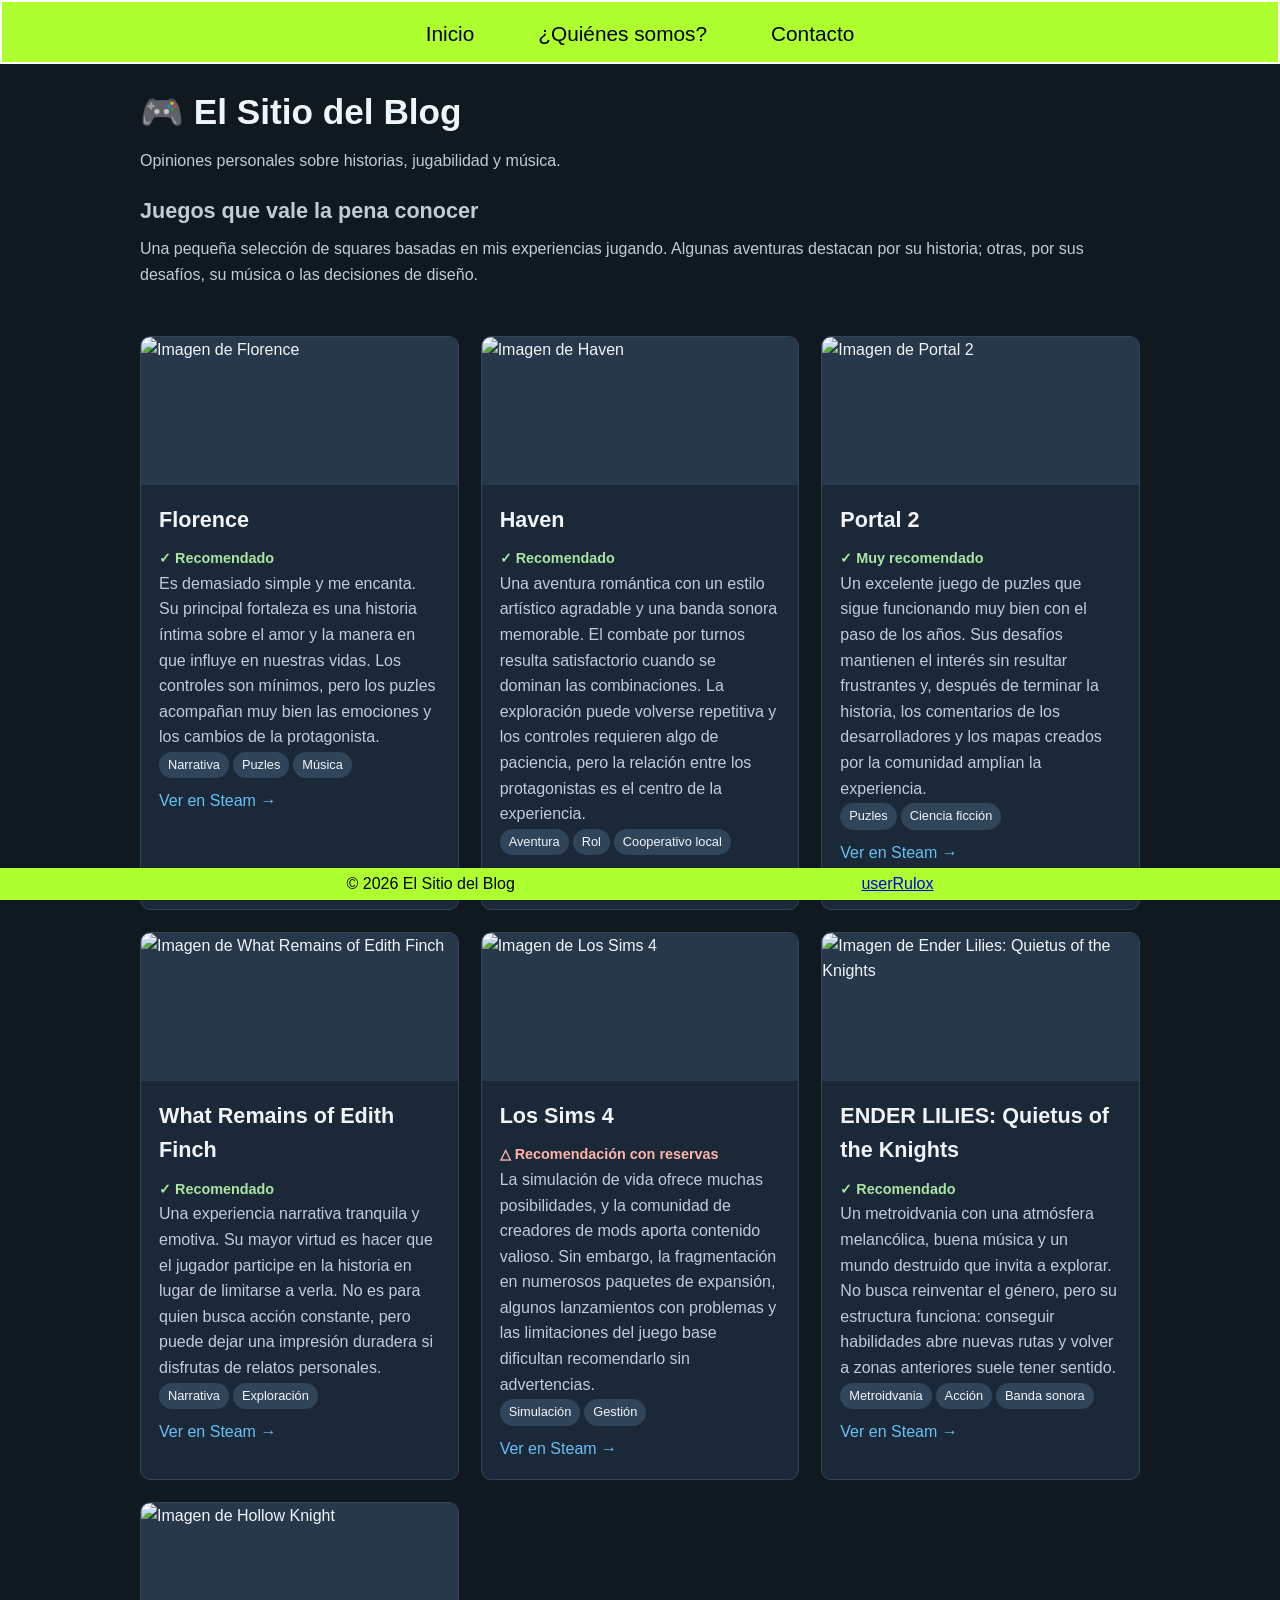
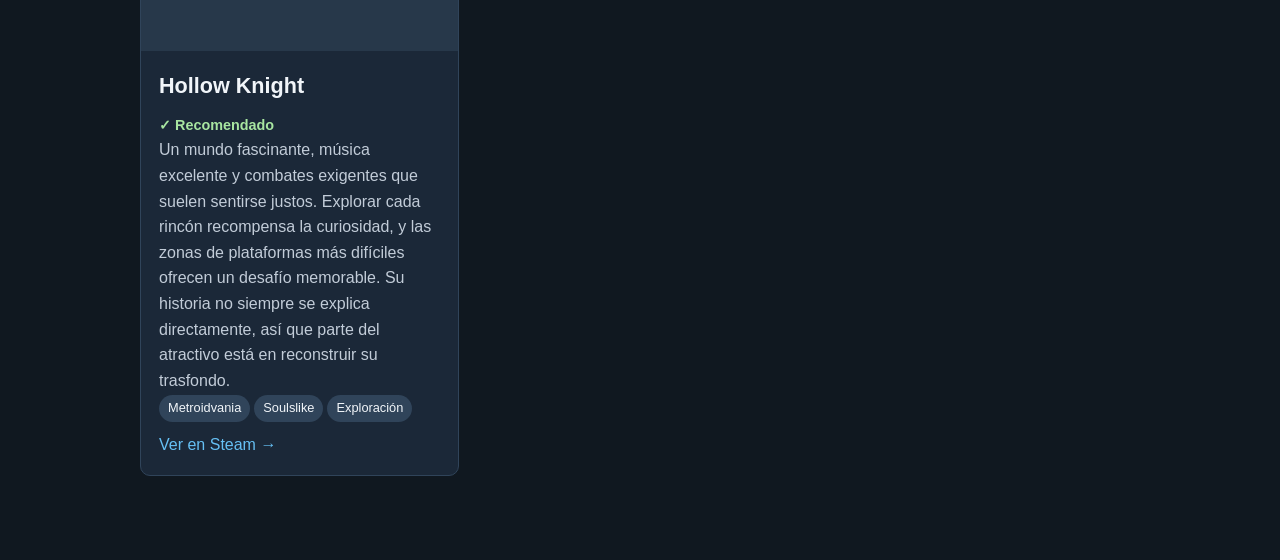
==== commit 49868c0f: "chore(refinando): Se modifica un poco para ser más como organización, detallitos bonitos como quote," ====
--- a/index.html
+++ b/index.html
@@ -4,7 +4,7 @@
 <head>
   <meta charset="utf-8">
   <meta name="viewport" content="width=device-width">
-  <title>replit</title>
+  <title>Home | El Sitio del Blog</title>
 
   <link rel="stylesheet" href="./styles/main.css">
   <link rel="stylesheet" href="./styles/header.css">
@@ -15,15 +15,17 @@
   <div id="header-container"></div>
 
   <main>
-  <h1>🎮 Reseñas de videojuegos</h1>
-  <p>Opiniones personales sobre historias, jugabilidad y música.</p>
+    <section>
+      <h1>🎮 El Sitio del Blog</h1>
+      <p>Opiniones personales sobre historias, jugabilidad y música.</p>
+    </section>
 
-  <section class="introduccion" id="sobre">
-    <h2>Juegos que vale la pena conocer</h2>
-    <p>Una pequeña selección de reseñas basadas en mis experiencias jugando. Algunas aventuras destacan por su historia; otras, por sus desafíos, su música o las decisiones de diseño.</p>
-  </section>
+    <section class="introduccion">
+      <h2>Juegos que vale la pena conocer</h2>
+      <p>Una pequeña selección de squares basadas en mis experiencias jugando. Algunas aventuras destacan por su historia; otras, por sus desafíos, su música o las decisiones de diseño.</p>
+    </section>
 
-  <section class="reseñas" id="reseñas">
+    <section class="squares" id="reviews">
       <article>
         <img src="https://shared.fastly.steamstatic.com/store_item_assets/steam/apps/1102130/header.jpg" alt="Imagen de Florence" loading="lazy">
         <div class="contenido">
@@ -107,13 +109,6 @@
 
   <script src="./js/loadFooter.js"></script>
   <script src="./js/loadHeader.js"></script>
-
-  <!--
-  This script places a badge on your repl's full-browser view back to your repl's cover
-  page. Try various colors for the theme: dark, light, red, orange, yellow, lime, green,
-  teal, blue, blurple, magenta, pink!
-  -->
-  <script src="https://replit.com/public/js/replit-badge-v2.js" theme="dark" position="bottom-right"></script>
 </body>
 
 </html>
--- a/styles/main.css
+++ b/styles/main.css
@@ -5,13 +5,11 @@
 }
 
 body {
-  min-height: 300vh; /* fuerza scroll */
-  font-family: Arial, sans-serif;
-  background-color: #f5f5f5;
-}
-
-main {
-  padding: 50px;
+  margin: 0;
+  font-family: Arial, Helvetica, sans-serif;
+  background: #101820;
+  color: var(--texto);
+  line-height: 1.6;
 }
 
 :root {
@@ -23,27 +21,27 @@
   --borde: #30445a;
 }
 
-* { box-sizing: border-box; }
-
-body {
+main {
+  width: min(1000px, 92%);
+  margin: calc(var(--size--main-navbar) + 20px) auto;
+  display: flex;
+  gap: 20px;
+  flex-direction: column;
+}
+main h1 {
+  margin: 0 0 8px;
+  font-size: 2.2rem;
+}
+main p {
   margin: 0;
-  font-family: Arial, Helvetica, sans-serif;
-  background: #101820;
-  color: var(--texto);
-  line-height: 1.6;
+  color: var(--suave);
 }
 
-main {
-  width: min(1000px, 92%);
-  margin: 32px auto;
+.introduccion {
+  margin-bottom: 28px; color: var(--suave);
 }
 
-main h1 { margin: 0 0 8px; font-size: 2.2rem; }
-main p { margin: 0; color: var(--suave); }
-
-.introduccion { margin-bottom: 28px; color: var(--suave); }
-
-.reseñas {
+.squares {
   display: grid;
   grid-template-columns: repeat(auto-fit, minmax(260px, 1fr));
   gap: 22px;
@@ -55,7 +53,6 @@
   border-radius: 10px;
   overflow: hidden;
 }
-
 article img {
   display: block;
   width: 100%;
@@ -64,11 +61,23 @@
   background: #27384a;
 }
 
-.contenido { padding: 18px; }
-h2 { margin: 0 0 8px; font-size: 1.35rem; }
-.estado { color: #a8e6a1; font-weight: bold; font-size: .9rem; }
-.estado.negativo { color: #ffb4a9; }
-.contenido p { color: var(--suave); }
+.contenido {
+  padding: 18px;
+}
+h2 {
+  margin: 0 0 8px; font-size: 1.35rem;
+}
+.estado {
+  color: #a8e6a1;
+  font-weight: bold;
+  font-size: .9rem;
+}
+.estado.negativo {
+  color: #ffb4a9;
+}
+.contenido p {
+  color: var(--suave);
+}
 .etiqueta {
   display: inline-block;
   padding: 3px 9px;
@@ -84,7 +93,9 @@
   color: var(--acento);
   text-decoration: none;
 }
-.enlace:hover { text-decoration: underline; }
+.enlace:hover {
+  text-decoration: underline;
+}
 
 @media (max-width: 500px) {
   header h1 { font-size: 1.8rem; }
--- a/styles/header.css
+++ b/styles/header.css
@@ -1,5 +1,10 @@
+@import url("./animations.css");
+
 :root{
-  --nav-bar: 60px;
+  --size--main-navbar: 64px;
+  --color--text: black;
+  --color--text-alt: white;
+  --color--border: white;
 }
 
 header {
@@ -19,10 +24,10 @@
   z-index: -1;
   position: fixed;
   width: 100%;
-  height: var(--nav-bar);
+  height: var(--size--main-navbar);
   left: 0;
   top: 0;
-  background-color: greenyellow;
+  background-color: rgb(173, 255, 47);
   backdrop-filter: blur(10px);
   opacity: 1;
   transition: opacity 0.3s ease;
@@ -37,15 +42,122 @@
   opacity: 1;
 }
 
+.svg-navigation {
+  position: absolute;
+  top: 0;
+  left: -25%;
+  z-index: -1;
+  display: none;
+}
+
 nav {
+  width: 100%;
+  height: var(--size--main-navbar);
+}
+
+nav > div {
+  display: flex;
+  justify-content: center;
+  width: 100%;
+  z-index: 2;
+  border: 2px solid var(--color--border);
+  max-height: 64px;
+}
+
+.a__navigation {
+  position: relative;
+  top: 0px;
+  padding: 0 2em;
+  text-decoration: none;
+  display: flex;
+  z-index: 1;
+}
+.a__navigation:focus {
+  outline: none;
+}
+.a__navigation:active > .svg-navigation {
+  display: block;
+}
+.a__navigation:nth-of-type(even) > .svg-navigation {
+  transform: rotate(7deg);
+}
+
+.box__label {
   display: flex;
   align-items: center;
-  width: 100%;
-  height: var(--nav-bar);
+  height: 3em;
+  font-size: 1.3rem;
+  color: var(--color--text);
 }
-nav > div {
-  display: flex;
-  width: 100%;
-  justify-content: space-around;
-  z-index: 2;
+.a__navigation:nth-of-type(odd):focus > .box__label,
+.a__navigation:nth-of-type(odd):active > .box__label {
+  animation: tiltBounce .15s ease forwards;
 }
+.a__navigation:nth-of-type(even):focus > .box__label,
+.a__navigation:nth-of-type(even):active > .box__label  {
+  animation: tiltBounce-alt .15s ease forwards;
+}
+
+.a__navigation:focus > .box__label,
+.a__navigation:active > .box__label {
+  color: var(--color--text-alt);
+  text-shadow:
+    -1px -1px 0 var(--color--text),
+    1px -1px 0 var(--color--text),
+    -1px  1px 0 var(--color--text),
+    1px  1px 0 var(--color--text);
+}
+
+/* Evitar para dispositivos sin ratón */
+@media (hover: hover) {
+  .a__navigation:hover > .svg-navigation,
+  .a__navigation:focus > .svg-navigation {
+    display: block;
+  }
+  .a__navigation:hover > .box__label {
+    color: var(--color--text-alt);
+    text-shadow:
+      -1px -1px 0 var(--color--text),
+      1px -1px 0 var(--color--text),
+      -1px  1px 0 var(--color--text),
+      1px  1px 0 var(--color--text);
+  }
+  .a__navigation:nth-of-type(odd):hover > .box__label {
+    animation: tiltBounce .15s ease forwards;
+  }
+  .a__navigation:nth-of-type(even):hover > .box__label {
+    animation: tiltBounce-alt .15s ease forwards;
+  }
+}
+
+@media (max-width: 600px) {
+  #button--contact {
+    display: none;
+  }
+}
+@media (max-width: 505px) {
+  #button--about {
+    display: none;
+  }
+}
+
+.polygon--jelly {
+  transform-origin: center;
+  animation-iteration-count: infinite;
+  animation-timing-function: linear;
+}
+.purple {
+  fill: #552A8A;
+  animation-duration: .45s;
+  animation-name: jelly;
+}
+
+.hidden {
+  display: none;
+}
+.n {
+  animation-name: squish;
+  animation-iteration-count: 1;
+  animation-duration: 0.1s;
+  mix-blend-mode: plus-lighter;
+}
--- a/styles/footer.css
+++ b/styles/footer.css
@@ -1,10 +1,11 @@
-footer {
+#js-main-footer {
   z-index: 20;
-  justify-content: space-around; /* o center */
+  justify-content: space-around;
   width: 100%;
   align-items: center;
   display: flex;
-  padding: 1rem 2rem;
+  justify-content: space-evenly;
+  height: calc(var(--size--main-navbar) / 2);
   background-color: greenyellow;
   position: fixed;
   bottom: 0;
@@ -13,6 +14,19 @@
   color: black;
 }
 
-footer.hide {
+#js-main-footer.hide {
   transform: translateY(100%);
 }
+
+#button--contact-alt {
+  display: none;
+}
+
+@media (max-width: 600px) {
+  #button--contact-alt {
+    display: flex;
+  }
+  #direct-mail {
+    display: none;
+  }
+}
